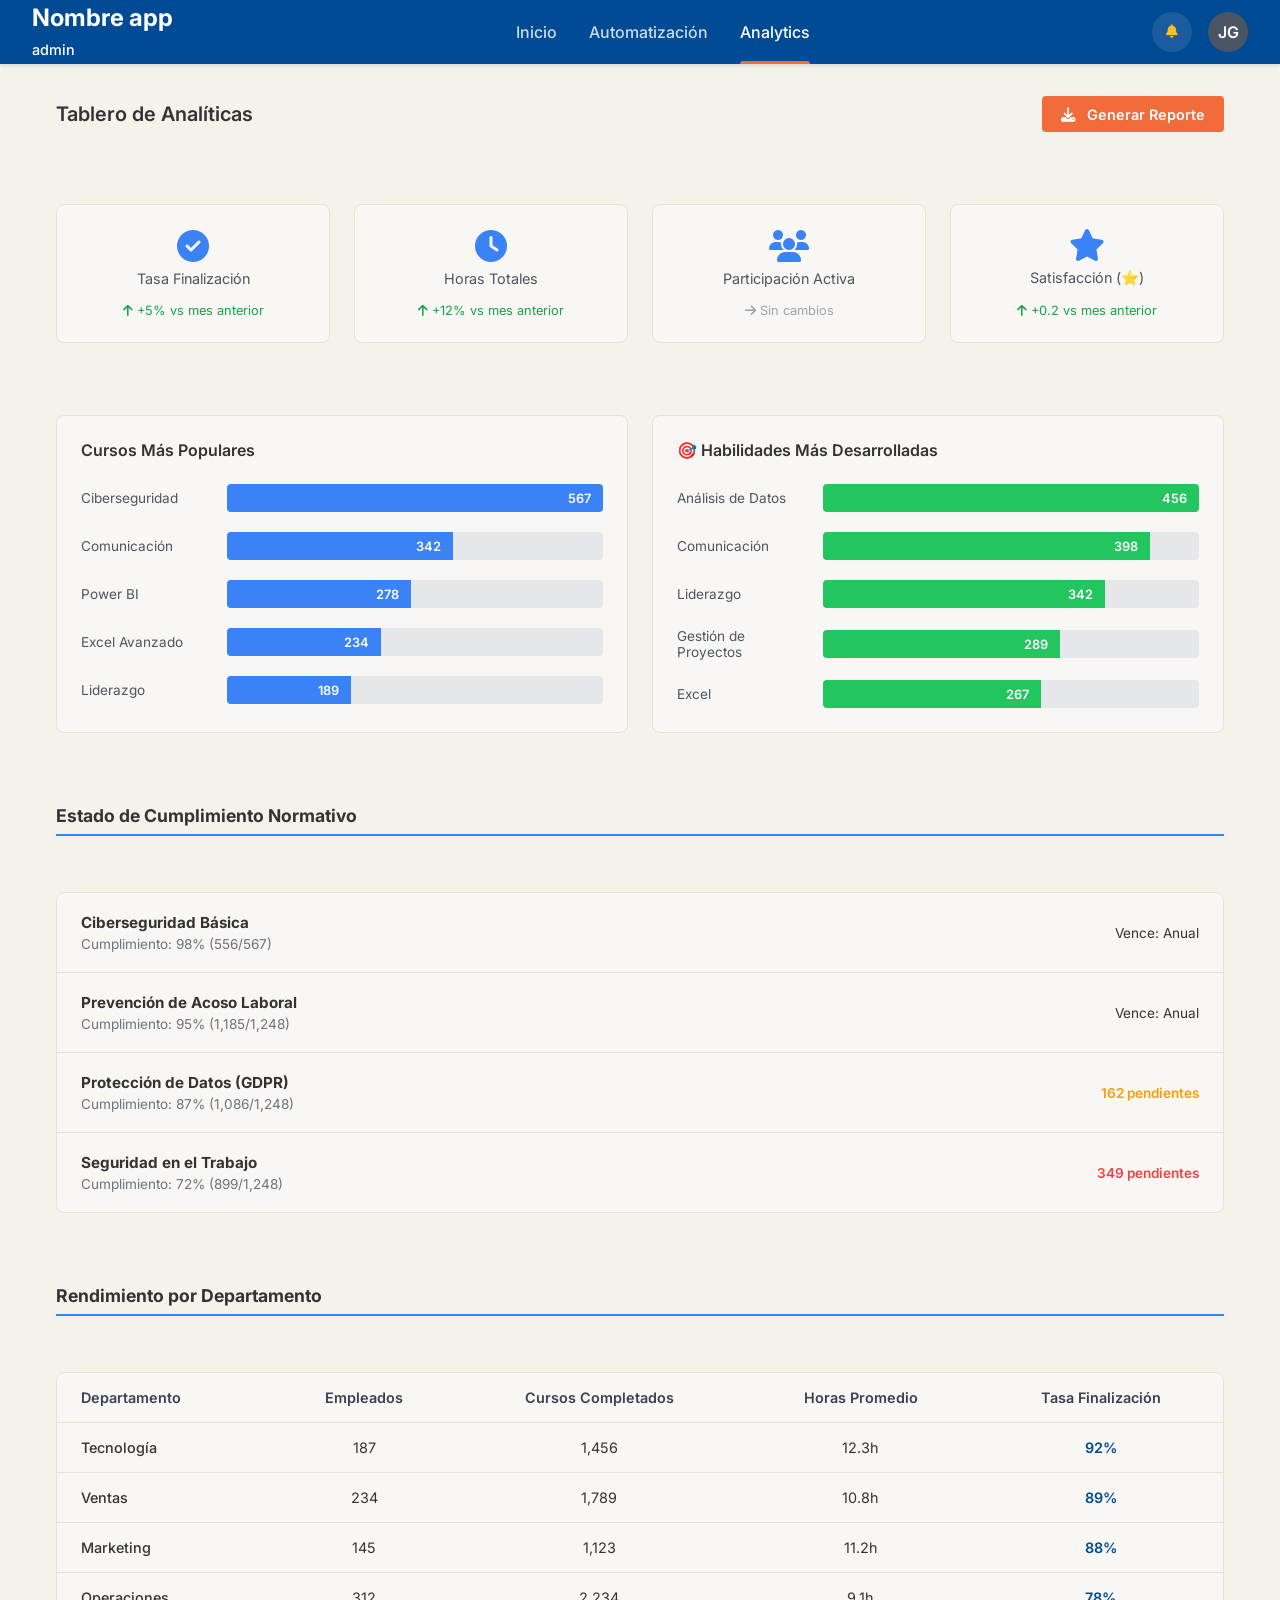
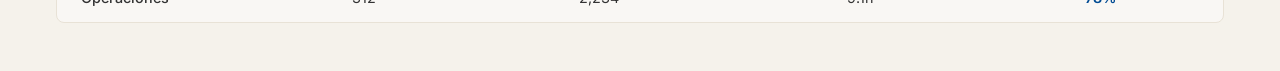
==== Zitheonsoft Modulo Capacitación y desarollo/htmls/admin_analytics.html @ fc62d9d0 "Terminacion de cada modulo dentro de la aplicación web" ====
<!DOCTYPE html>
<html lang="es">
<head>
    <meta charset="UTF-8">
    <meta name="viewport" content="width=device-width, initial-scale=1.0">
    <title>Administrador - Analytics</title>
    <link rel="stylesheet" href="../css/styles.css">
    <link rel="stylesheet" href="../css/admin.css">
    <link rel="stylesheet" href="https://cdnjs.cloudflare.com/ajax/libs/font-awesome/6.4.0/css/all.min.css">
</head>
<body class="admin-mode">

    <header class="admin-header">
        <div class="logo">Nombre app <br> <span style="font-size: 0.9rem; font-weight: 500;">admin</span></div>
        <nav>
            <a href="admin_inicio.html">Inicio</a>
            <a href="admin_automatizacion.html">Automatización</a>
            <a href="admin_analytics.html" class="active">Analytics</a>
        </nav>
        <div class="header-actions">
            <button class="icon-btn" aria-label="Notificaciones"><i class="fas fa-bell" style="color: #fbbf24;"></i></button>
            <div class="avatar" title="Perfil de usuario" style="background-color: #4b5563;">JG</div>
        </div>
    </header>

    <main>
        <!-- Header con Botón de Reporte -->
        <div class="admin-controls-row" style="margin-bottom: 2rem;">
            <h1 class="admin-page-title" style="margin-bottom: 0;">Tablero de Analíticas</h1>
            <button class="btn-admin-primary" onclick="abrirReporte()"><i class="fas fa-download" style="margin-right: 0.5rem;"></i> Generar Reporte</button>
        </div>

        <!-- Metrics -->
        <div class="metrics-grid">
            <div class="metric-card">
                <i class="fas fa-check-circle metric-icon"></i>
                <div class="metric-title">Tasa Finalización</div>
                <div class="metric-trend trend-up"><i class="fas fa-arrow-up"></i> +5% vs mes anterior</div>
            </div>
            <div class="metric-card">
                <i class="fas fa-clock metric-icon"></i>
                <div class="metric-title">Horas Totales</div>
                <div class="metric-trend trend-up"><i class="fas fa-arrow-up"></i> +12% vs mes anterior</div>
            </div>
            <div class="metric-card">
                <i class="fas fa-users metric-icon"></i>
                <div class="metric-title">Participación Activa</div>
                <div class="metric-trend trend-neutral"><i class="fas fa-arrow-right"></i> Sin cambios</div>
            </div>
            <div class="metric-card">
                <i class="fas fa-star metric-icon"></i>
                <div class="metric-title">Satisfacción (⭐)</div>
                <div class="metric-trend trend-up"><i class="fas fa-arrow-up"></i> +0.2 vs mes anterior</div>
            </div>
        </div>

        <!-- Charts -->
        <div class="charts-grid">
            <!-- Populares -->
            <div class="chart-card">
                <h3 class="chart-title">Cursos Más Populares</h3>
                
                <div class="bar-row bar-blue">
                    <div class="bar-label">Ciberseguridad</div>
                    <div class="bar-container">
                        <div class="bar-fill" style="width: 100%;">567</div>
                    </div>
                </div>
                
                <div class="bar-row bar-blue">
                    <div class="bar-label">Comunicación</div>
                    <div class="bar-container">
                        <div class="bar-fill" style="width: 60%;">342</div>
                    </div>
                </div>
                
                <div class="bar-row bar-blue">
                    <div class="bar-label">Power BI</div>
                    <div class="bar-container">
                        <div class="bar-fill" style="width: 49%;">278</div>
                    </div>
                </div>
                
                <div class="bar-row bar-blue">
                    <div class="bar-label">Excel Avanzado</div>
                    <div class="bar-container">
                        <div class="bar-fill" style="width: 41%;">234</div>
                    </div>
                </div>
                
                <div class="bar-row bar-blue">
                    <div class="bar-label">Liderazgo</div>
                    <div class="bar-container">
                        <div class="bar-fill" style="width: 33%;">189</div>
                    </div>
                </div>
            </div>

            <!-- Habilidades -->
            <div class="chart-card">
                <h3 class="chart-title">🎯 Habilidades Más Desarrolladas</h3>
                
                <div class="bar-row bar-green">
                    <div class="bar-label">Análisis de Datos</div>
                    <div class="bar-container">
                        <div class="bar-fill" style="width: 100%;">456</div>
                    </div>
                </div>
                
                <div class="bar-row bar-green">
                    <div class="bar-label">Comunicación</div>
                    <div class="bar-container">
                        <div class="bar-fill" style="width: 87%;">398</div>
                    </div>
                </div>
                
                <div class="bar-row bar-green">
                    <div class="bar-label">Liderazgo</div>
                    <div class="bar-container">
                        <div class="bar-fill" style="width: 75%;">342</div>
                    </div>
                </div>
                
                <div class="bar-row bar-green">
                    <div class="bar-label">Gestión de Proyectos</div>
                    <div class="bar-container">
                        <div class="bar-fill" style="width: 63%;">289</div>
                    </div>
                </div>
                
                <div class="bar-row bar-green">
                    <div class="bar-label">Excel</div>
                    <div class="bar-container">
                        <div class="bar-fill" style="width: 58%;">267</div>
                    </div>
                </div>
            </div>
        </div>

        <!-- Compliance -->
        <div class="admin-section-header">
            <h2>Estado de Cumplimiento Normativo</h2>
        </div>
        
        <div class="compliance-list">
            <div class="compliance-item">
                <div class="comp-info">
                    <h4>Ciberseguridad Básica</h4>
                    <p>Cumplimiento: 98% (556/567)</p>
                </div>
                <div class="comp-status">Vence: Anual</div>
            </div>
            <div class="compliance-item">
                <div class="comp-info">
                    <h4>Prevención de Acoso Laboral</h4>
                    <p>Cumplimiento: 95% (1,185/1,248)</p>
                </div>
                <div class="comp-status">Vence: Anual</div>
            </div>
            <div class="compliance-item">
                <div class="comp-info">
                    <h4>Protección de Datos (GDPR)</h4>
                    <p>Cumplimiento: 87% (1,086/1,248)</p>
                </div>
                <div class="comp-status text-orange">162 pendientes</div>
            </div>
            <div class="compliance-item">
                <div class="comp-info">
                    <h4>Seguridad en el Trabajo</h4>
                    <p>Cumplimiento: 72% (899/1,248)</p>
                </div>
                <div class="comp-status text-red">349 pendientes</div>
            </div>
        </div>

        <!-- Rendimiento por Departamento -->
        <div class="admin-section-header">
            <h2>Rendimiento por Departamento</h2>
        </div>
        
        <div class="admin-table-container">
            <table class="admin-table">
                <thead>
                    <tr>
                        <th>Departamento</th>
                        <th>Empleados</th>
                        <th>Cursos Completados</th>
                        <th>Horas Promedio</th>
                        <th>Tasa Finalización</th>
                    </tr>
                </thead>
                <tbody>
                    <tr>
                        <td style="color: #333; font-weight: 500;">Tecnología</td>
                        <td style="color: #333;">187</td>
                        <td style="color: #333;">1,456</td>
                        <td style="color: #333;">12.3h</td>
                        <td class="text-green">92%</td>
                    </tr>
                    <tr>
                        <td style="color: #333; font-weight: 500;">Ventas</td>
                        <td style="color: #333;">234</td>
                        <td style="color: #333;">1,789</td>
                        <td style="color: #333;">10.8h</td>
                        <td class="text-green">89%</td>
                    </tr>
                    <tr>
                        <td style="color: #333; font-weight: 500;">Marketing</td>
                        <td style="color: #333;">145</td>
                        <td style="color: #333;">1,123</td>
                        <td style="color: #333;">11.2h</td>
                        <td class="text-green">88%</td>
                    </tr>
                    <tr>
                        <td style="color: #333; font-weight: 500;">Operaciones</td>
                        <td style="color: #333;">312</td>
                        <td style="color: #333;">2,234</td>
                        <td style="color: #333;">9.1h</td>
                        <td class="text-orange">78%</td>
                    </tr>
                </tbody>
            </table>
        </div>

        <!-- Modal de Reporte -->
        <div id="modal-reporte" class="modal-overlay">
            <div class="modal-content" style="max-width: 700px;">
                <button class="modal-close" onclick="cerrarReporte()">&times;</button>
                <h2 class="modal-title">Previsualización del Reporte Mensual</h2>
                
                <div style="background: #f9fafb; padding: 1.5rem; border: 1px solid #e5e7eb; border-radius: 8px; margin-bottom: 1.5rem;">
                    <div style="display: flex; justify-content: space-between; margin-bottom: 1rem; border-bottom: 1px solid #d1d5db; padding-bottom: 1rem;">
                        <div>
                            <h3 style="color: #1f2937; margin-bottom: 0.5rem;">Reporte Consolidado de Capacitación</h3>
                            <p style="color: #6b7280; font-size: 0.85rem;">Período: Últimos 30 días</p>
                        </div>
                        <div style="text-align: right;">
                            <div style="background: #3b82f6; color: white; padding: 0.5rem 1rem; border-radius: 4px; font-weight: 600; display: inline-block;">Logo empresa</div>
                        </div>
                    </div>
                    
                    <table style="width: 100%; border-collapse: collapse; font-size: 0.95rem; margin-bottom: 1rem;">
                        <tr style="border-bottom: 1px solid #e5e7eb;">
                            <td style="padding: 0.75rem 0; color: #4b5563;">Cursos Activos en Plataforma</td>
                            <td style="padding: 0.75rem 0; font-weight: 600; text-align: right;">45</td>
                        </tr>
                        <tr style="border-bottom: 1px solid #e5e7eb;">
                            <td style="padding: 0.75rem 0; color: #4b5563;">Empleados Activos</td>
                            <td style="padding: 0.75rem 0; font-weight: 600; text-align: right;">1,248</td>
                        </tr>
                        <tr style="border-bottom: 1px solid #e5e7eb;">
                            <td style="padding: 0.75rem 0; color: #4b5563;">Tasa Global de Finalización</td>
                            <td style="padding: 0.75rem 0; font-weight: 600; text-align: right; color: #16a34a;">89%</td>
                        </tr>
                        <tr>
                            <td style="padding: 0.75rem 0; color: #4b5563;">Horas de Aprendizaje Invertidas</td>
                            <td style="padding: 0.75rem 0; font-weight: 600; text-align: right;">12,500 h</td>
                        </tr>
                    </table>
                    
                    <div style="font-size: 0.85rem; color: #6b7280; font-style: italic; text-align: center;">
                        *El documento final generado incluirá los gráficos de barras, métricas detalladas y el desglose competencial por departamentos en formato visual.
                    </div>
                </div>

                <div class="form-actions" style="margin-top: 1rem; justify-content: space-between;">
                    <button class="btn-secondary" onclick="cerrarReporte()"><i class="fas fa-cog"></i> Ajustar Filtros</button>
                    <div style="display: flex; gap: 1rem;">
                        <button class="btn-outline-blue" onclick="alert('Descargando CSV...'); cerrarReporte();"><i class="fas fa-file-csv"></i> Descargar CSV</button>
                        <button class="btn-admin-primary" onclick="alert('Generando PDF...'); cerrarReporte();"><i class="fas fa-file-pdf"></i> Exportar a PDF</button>
                    </div>
                </div>
            </div>
        </div>

    </main>

    <script src="../js/admin.js"></script>
</body>
</html>
---- Zitheonsoft Modulo Capacitación y desarollo/css/styles.css ----
@import url('https://fonts.googleapis.com/css2?family=Inter:wght@400;500;600;700&display=swap');

:root {
    --primary-blue: #004b93;
    --primary-red: #ea583f;
    --bg-light: #f5f6f8;
    --card-bg: #ffffff;
    --text-dark: #333333;
    --text-muted: #6b7280;
    --border-color: #e5e7eb;
    
    --path-green-bg: #e6f4ea;
    --path-green-border: #34a853;
    --path-green-text: #137333;
    
    --path-blue-bg: #e8f0fe;
    --path-blue-border: #1a73e8;
    --path-blue-text: #174ea6;
    
    --path-gray-bg: #f1f3f4;
    --path-gray-border: #dadce0;
    --path-gray-text: #5f6368;
}

* {
    margin: 0;
    padding: 0;
    box-sizing: border-box;
    font-family: 'Inter', sans-serif;
}

body {
    background-color: var(--bg-light);
    color: var(--text-dark);
}

/* Header */
header {
    background-color: var(--primary-blue);
    color: white;
    padding: 0 2rem;
    height: 64px;
    display: flex;
    align-items: center;
    justify-content: space-between;
    box-shadow: 0 2px 4px rgba(0,0,0,0.1);
    position: sticky;
    top: 0;
    z-index: 100;
}

.logo {
    font-size: 1.5rem;
    font-weight: 700;
}

nav {
    display: flex;
    gap: 2rem;
    height: 100%;
}

nav a {
    color: rgba(255, 255, 255, 0.8);
    text-decoration: none;
    font-weight: 500;
    display: flex;
    align-items: center;
    position: relative;
    transition: color 0.3s;
}

nav a:hover, nav a.active {
    color: white;
}

nav a.active::after {
    content: '';
    position: absolute;
    bottom: 0;
    left: 0;
    width: 100%;
    height: 3px;
    background-color: var(--primary-red);
    border-radius: 3px 3px 0 0;
}

.header-actions {
    display: flex;
    align-items: center;
    gap: 1rem;
}

.icon-btn {
    background: rgba(255, 255, 255, 0.1);
    border: none;
    border-radius: 50%;
    width: 40px;
    height: 40px;
    display: flex;
    align-items: center;
    justify-content: center;
    color: white;
    cursor: pointer;
    transition: background 0.3s;
}

.icon-btn:hover {
    background: rgba(255, 255, 255, 0.2);
}

.avatar {
    width: 40px;
    height: 40px;
    background-color: #333;
    border-radius: 50%;
    display: flex;
    align-items: center;
    justify-content: center;
    font-weight: 600;
    color: white;
    cursor: pointer;
}

/* Main Content */
main {
    max-width: 1200px;
    margin: 2rem auto;
    padding: 0 1rem;
    display: flex;
    flex-direction: column;
    gap: 2.5rem;
}

.section-title {
    color: var(--primary-red);
    font-size: 1.1rem;
    font-weight: 600;
    margin-bottom: 1rem;
    text-transform: uppercase;
    letter-spacing: 0.5px;
}

.section-header-line {
    border-bottom: 2px solid var(--primary-blue);
    padding-bottom: 0.5rem;
    margin-bottom: 1.5rem;
}

/* Recommendations Section */
.recommendations-bg {
    background-color: #f8ece8;
    padding: 1.5rem;
    border-radius: 12px;
}

.recommendations-grid {
    display: grid;
    grid-template-columns: repeat(3, 1fr);
    gap: 1.5rem;
}

.rec-card {
    background: var(--card-bg);
    border-radius: 8px;
    padding: 1.5rem;
    text-align: center;
    box-shadow: 0 4px 6px rgba(0,0,0,0.05);
    transition: transform 0.3s, box-shadow 0.3s;
    cursor: pointer;
    display: flex;
    flex-direction: column;
    align-items: center;
    justify-content: center;
    min-height: 120px;
}

.rec-card:hover {
    transform: translateY(-4px);
    box-shadow: 0 10px 15px rgba(0,0,0,0.1);
}

.rec-subtitle {
    font-size: 0.85rem;
    color: var(--primary-blue);
    margin-bottom: 1rem;
    font-weight: 500;
}

.rec-title {
    font-size: 1.1rem;
    font-weight: 600;
    color: var(--primary-blue);
}

/* Continue Learning Section */
.courses-grid {
    display: grid;
    grid-template-columns: repeat(4, 1fr);
    gap: 1.5rem;
}

.course-card {
    background: var(--card-bg);
    border: 1px solid var(--primary-blue);
    border-radius: 12px;
    overflow: hidden;
    display: flex;
    flex-direction: column;
    box-shadow: 0 4px 6px rgba(0,0,0,0.05);
    transition: transform 0.3s, box-shadow 0.3s;
}

.course-card:hover {
    transform: translateY(-4px);
    box-shadow: 0 12px 20px rgba(0,43,109,0.15);
}

.course-img {
    height: 140px;
    background-color: #fca5a5;
    background-size: cover;
    background-position: center;
    display: flex;
    align-items: center;
    justify-content: center;
    color: var(--primary-red);
    font-weight: 600;
    border-bottom: 1px solid var(--border-color);
}

.course-content {
    padding: 1.5rem;
    display: flex;
    flex-direction: column;
    flex-grow: 1;
    text-align: center;
    background-color: #fdfbfb;
}

.course-title {
    font-weight: 700;
    color: var(--primary-blue);
    margin-bottom: 0.5rem;
    font-size: 1.1rem;
}

.course-meta {
    font-size: 0.85rem;
    color: var(--text-muted);
    margin-bottom: 1rem;
    display: flex;
    align-items: center;
    justify-content: center;
    gap: 0.5rem;
}

.progress-container {
    margin-bottom: 1.5rem;
}

.progress-bar-bg {
    height: 8px;
    background-color: #e5e7eb;
    border-radius: 4px;
    overflow: hidden;
    margin-bottom: 0.5rem;
}

.progress-bar-fill {
    height: 100%;
    background-color: #3b82f6;
    border-radius: 4px;
}

.progress-text {
    font-size: 0.8rem;
    color: #3b82f6;
    font-weight: 600;
}

.btn {
    background-color: var(--primary-red);
    color: white;
    border: none;
    padding: 0.75rem 1.5rem;
    border-radius: 6px;
    font-weight: 600;
    cursor: pointer;
    transition: background-color 0.3s, transform 0.1s;
    width: 100%;
}

.btn:hover {
    background-color: #d84a32;
}

.btn:active {
    transform: scale(0.98);
}

/* Learning Path Section */
.path-container {
    background: var(--card-bg);
    border: 1px solid var(--border-color);
    border-radius: 12px;
    padding: 1.5rem;
    margin-bottom: 1.5rem;
    box-shadow: 0 2px 4px rgba(0,0,0,0.02);
}

.path-title {
    font-weight: 700;
    color: var(--primary-blue);
    margin-bottom: 1.5rem;
    font-size: 1rem;
}

.path-nodes {
    display: flex;
    align-items: center;
    gap: 1rem;
    overflow-x: auto;
    padding-bottom: 0.5rem;
}

.path-node {
    flex-shrink: 0;
    width: 140px;
    height: 70px;
    border-radius: 6px;
    display: flex;
    flex-direction: column;
    align-items: center;
    justify-content: center;
    text-align: center;
    font-size: 0.85rem;
    font-weight: 500;
    border: 2px solid transparent;
    padding: 0.5rem;
    position: relative;
    box-shadow: 0 2px 4px rgba(0,0,0,0.05);
}

.path-arrow {
    color: #9ca3af;
    font-size: 1.2rem;
}

.node-completed {
    background-color: var(--path-green-bg);
    border-color: var(--path-green-border);
    color: var(--path-green-text);
}

.node-completed::after {
    content: '✓';
    display: block;
    color: var(--path-green-border);
    font-weight: bold;
    margin-top: 0.25rem;
}

.node-current {
    background-color: var(--path-blue-bg);
    border-color: var(--path-blue-border);
    color: var(--path-blue-text);
    box-shadow: 0 0 0 3px rgba(26, 115, 232, 0.2);
}

.node-current .node-progress {
    font-weight: 700;
    margin-top: 0.25rem;
}

.node-locked {
    background-color: var(--path-gray-bg);
    border-color: var(--path-gray-border);
    color: var(--path-gray-text);
}

.node-locked::after {
    content: '🔒';
    display: block;
    margin-top: 0.25rem;
    font-size: 0.8rem;
}

/* Animations */
@keyframes fadeIn {
    from { opacity: 0; transform: translateY(10px); }
    to { opacity: 1; transform: translateY(0); }
}

main > section {
    animation: fadeIn 0.5s ease-out forwards;
}

main > section:nth-child(2) { animation-delay: 0.1s; }
main > section:nth-child(3) { animation-delay: 0.2s; }
main > section:nth-child(4) { animation-delay: 0.3s; }

/* Responsive adjustments */
@media (max-width: 1024px) {
    .courses-grid {
        grid-template-columns: repeat(2, 1fr);
    }
}

@media (max-width: 768px) {
    .recommendations-grid {
        grid-template-columns: 1fr;
    }
    
    .courses-grid {
        grid-template-columns: 1fr;
    }
    
    nav {
        display: none;
    }
}
---- Zitheonsoft Modulo Capacitación y desarollo/css/admin.css ----
/* Estilos específicos para el módulo de Administrador */

:root {
    --admin-orange: #f26b3a; /* Naranja/Rojo de la interfaz admin */
    --admin-bg: #f5f2eb; /* Fondo crema claro */
    --admin-card: #f9f7f4; /* Fondo tarjeta crema ligeramente más claro */
    --admin-border: #e8e2d6; /* Bordes crema oscuro */
    
    --status-green-bg: #dcfce7;
    --status-green-text: #166534;
    --status-yellow-bg: #fef9c3;
    --status-yellow-text: #a16207;
    --status-blue-bg: #dbeafe;
    --status-blue-text: #1e40af;
}

body.admin-mode {
    background-color: var(--admin-bg);
}

/* Header de Admin */
.admin-header {
    background-color: var(--primary-blue);
}

.admin-header nav a.active::after {
    background-color: var(--admin-orange);
}

/* Títulos y Subtítulos de Secciones */
.admin-page-title {
    font-size: 1.25rem;
    font-weight: 600;
    color: #333;
    margin-bottom: 0.5rem;
}

.admin-page-subtitle {
    font-size: 0.9rem;
    color: var(--text-muted);
    margin-bottom: 1.5rem;
}

/* Barra de búsqueda */
.admin-search-container {
    background: white;
    border: 1px solid #d1d5db;
    border-radius: 6px;
    padding: 0.75rem 1rem;
    display: flex;
    align-items: center;
    gap: 0.75rem;
    color: #9ca3af;
    margin-bottom: 1.5rem;
}

.admin-search-container input {
    border: none;
    outline: none;
    width: 100%;
    font-size: 0.95rem;
    background: transparent;
    color: #333;
}

/* Controles (Filtros y Botón) */
.admin-controls-row {
    display: flex;
    justify-content: space-between;
    align-items: center;
    margin-bottom: 1.5rem;
}

.admin-filters {
    display: flex;
    gap: 1rem;
}

.filter-pill {
    padding: 0.5rem 1.5rem;
    border-radius: 20px;
    font-size: 0.85rem;
    font-weight: 500;
    cursor: pointer;
    background: white;
    border: 1px solid #d1d5db;
    color: var(--text-dark);
    transition: all 0.2s;
}

.filter-pill.active {
    background-color: var(--admin-orange);
    color: white;
    border-color: var(--admin-orange);
}

/* Botones */
.btn-admin-primary {
    background-color: var(--admin-orange);
    color: white;
    border: none;
    padding: 0.6rem 1.2rem;
    border-radius: 4px;
    font-weight: 600;
    font-size: 0.9rem;
    cursor: pointer;
    transition: opacity 0.2s;
}

.btn-admin-primary:hover {
    opacity: 0.9;
}

.btn-outline-blue {
    border: 1px solid #3b82f6;
    background: white;
    color: #3b82f6;
    padding: 0.4rem 1.5rem;
    border-radius: 4px;
    font-weight: 500;
    cursor: pointer;
    font-size: 0.9rem;
    transition: all 0.2s;
}

.btn-outline-blue:hover {
    background: #eff6ff;
}

.center-btn-container {
    display: flex;
    justify-content: center;
    margin-top: 1rem;
    margin-bottom: 2rem;
}

/* Tabla de Administrador */
.admin-table-container {
    background: var(--admin-card);
    border: 1px solid var(--admin-border);
    border-radius: 8px;
    overflow-x: auto;
    margin-bottom: 1rem;
}

.admin-table {
    width: 100%;
    border-collapse: collapse;
}

.admin-table th, .admin-table td {
    padding: 1rem 1.5rem;
    text-align: center;
    border-bottom: 1px solid var(--admin-border);
    vertical-align: middle;
}

.admin-table th:first-child,
.admin-table td:first-child {
    text-align: left;
}

.admin-table tbody tr:last-child td {
    border-bottom: none;
}

.admin-table th {
    font-weight: 600;
    color: #374151;
    font-size: 0.9rem;
}

.admin-table td {
    font-size: 0.9rem;
    color: var(--primary-blue);
}

/* Píldoras de Estado */
.status-pill {
    padding: 0.25rem 0.8rem;
    border-radius: 12px;
    font-size: 0.75rem;
    font-weight: 600;
    display: inline-block;
}

.status-activa {
    background-color: var(--status-green-bg);
    color: var(--status-green-text);
}

.status-borrador {
    background-color: var(--status-yellow-bg);
    color: var(--status-yellow-text);
}

.status-prueba {
    background-color: var(--status-blue-bg);
    color: var(--status-blue-text);
}

/* Iconos de Acción */
.action-icons {
    text-align: center;
    color: #6b7280;
    white-space: nowrap;
}

.action-icons i {
    cursor: pointer;
    font-size: 1rem;
    margin: 0 0.375rem;
}

.action-icons i:hover {
    color: var(--admin-orange);
}

/* === AUTOMATIZACIÓN === */
.rules-container {
    display: flex;
    flex-direction: column;
    gap: 1rem;
}

.rule-card {
    background: var(--admin-card);
    border: 1px solid var(--admin-border);
    border-radius: 8px;
    padding: 1.5rem;
    display: flex;
    justify-content: space-between;
    align-items: flex-start;
}

.rule-info h3 {
    color: var(--primary-blue);
    font-size: 1.05rem;
    margin-bottom: 0.75rem;
    display: flex;
    align-items: center;
    gap: 0.5rem;
    font-weight: 700;
}

.rule-details {
    font-size: 0.85rem;
    color: var(--primary-blue);
    line-height: 1.6;
}

.rule-details span {
    font-weight: 600;
}

.rule-actions {
    display: flex;
    align-items: center;
    gap: 1.5rem;
}

/* Actividad Reciente */
.admin-section-header {
    border-bottom: 2px solid #3b82f6;
    margin-bottom: 1rem;
    padding-bottom: 0.5rem;
}

.admin-section-header h2 {
    font-size: 1.1rem;
    color: #333;
}

.activity-list {
    background: white;
    border-radius: 8px;
    border: 1px solid #d1d5db;
    overflow: hidden;
}

.activity-item-admin {
    padding: 1rem 1.5rem;
    border-bottom: 1px solid #e5e7eb;
}

.activity-item-admin:last-child {
    border-bottom: none;
}

.activity-item-admin h4 {
    font-size: 0.95rem;
    color: #333;
    margin-bottom: 0.35rem;
}

.activity-item-admin p {
    font-size: 0.85rem;
    color: #6b7280;
}

/* === ANALYTICS === */
.metrics-grid {
    display: grid;
    grid-template-columns: repeat(4, 1fr);
    gap: 1.5rem;
    margin-bottom: 2rem;
}

.metric-card {
    background: var(--admin-card);
    border: 1px solid var(--admin-border);
    border-radius: 8px;
    padding: 1.5rem;
    text-align: center;
    display: flex;
    flex-direction: column;
    align-items: center;
    justify-content: center;
}

.metric-icon {
    font-size: 2rem;
    color: #3b82f6;
    margin-bottom: 0.5rem;
}

.metric-title {
    font-size: 0.9rem;
    color: #4b5563;
    margin-bottom: 0.5rem;
}

.metric-trend {
    font-size: 0.8rem;
    margin-top: 0.5rem;
}

.trend-up {
    color: #16a34a;
}

.trend-neutral {
    color: #9ca3af;
}

.charts-grid {
    display: grid;
    grid-template-columns: 1fr 1fr;
    gap: 1.5rem;
    margin-bottom: 2rem;
}

.chart-card {
    background: var(--admin-card);
    border: 1px solid var(--admin-border);
    border-radius: 8px;
    padding: 1.5rem;
}

.chart-title {
    font-size: 1rem;
    font-weight: 600;
    margin-bottom: 1.5rem;
    display: flex;
    align-items: center;
    gap: 0.5rem;
    color: #333;
}

.bar-row {
    display: flex;
    align-items: center;
    margin-bottom: 1.25rem;
    gap: 1rem;
}

.bar-row:last-child {
    margin-bottom: 0;
}

.bar-label {
    width: 130px;
    font-size: 0.85rem;
    color: #4b5563;
}

.bar-container {
    flex-grow: 1;
    background: #e5e7eb;
    height: 28px;
    border-radius: 4px;
    position: relative;
    overflow: hidden;
}

.bar-fill {
    height: 100%;
    display: flex;
    align-items: center;
    justify-content: flex-end;
    padding-right: 0.75rem;
    color: white;
    font-size: 0.8rem;
    font-weight: 600;
}

.bar-blue .bar-fill {
    background-color: #3b82f6;
}

.bar-green .bar-fill {
    background-color: #22c55e;
}

.compliance-list {
    background: var(--admin-card);
    border: 1px solid var(--admin-border);
    border-radius: 8px;
    margin-bottom: 2rem;
}

.compliance-item {
    display: flex;
    justify-content: space-between;
    align-items: center;
    padding: 1.25rem 1.5rem;
    border-bottom: 1px solid var(--admin-border);
}

.compliance-item:last-child {
    border-bottom: none;
}

.comp-info h4 {
    font-size: 0.95rem;
    color: #333;
    margin-bottom: 0.25rem;
}

.comp-info p {
    font-size: 0.85rem;
    color: #6b7280;
}

.comp-status {
    font-size: 0.85rem;
    text-align: right;
}

.text-orange {
    color: #f59e0b;
    font-weight: 600;
}

.text-red {
    color: #ef4444;
    font-weight: 600;
}

.text-green {
    color: #16a34a;
    font-weight: 600;
}

/* === FORMULARIOS ADMIN === */
.admin-form-container {
    background: white;
    border: 1px solid var(--admin-border);
    border-radius: 8px;
    padding: 2rem;
    max-width: 900px;
    margin: 0 auto 2rem auto;
}

.form-group {
    margin-bottom: 1.5rem;
}

.form-row {
    display: flex;
    gap: 1.5rem;
    margin-bottom: 1.5rem;
}

.form-row .form-group {
    flex: 1;
    margin-bottom: 0;
}

.admin-form-container label, .modal-content label {
    display: block;
    font-size: 0.9rem;
    font-weight: 600;
    color: #374151;
    margin-bottom: 0.5rem;
}

.admin-form-container input[type="text"],
.admin-form-container input[type="number"],
.admin-form-container select,
.admin-form-container textarea,
.modal-content input[type="text"],
.modal-content input[type="number"],
.modal-content select,
.modal-content textarea {
    width: 100%;
    padding: 0.75rem 1rem;
    border: 1px solid #d1d5db;
    border-radius: 6px;
    font-size: 0.95rem;
    color: #333;
    background-color: #f9fafb;
    transition: border-color 0.2s;
    outline: none;
    box-sizing: border-box;
}

.admin-form-container input:focus,
.admin-form-container select:focus,
.admin-form-container textarea:focus,
.modal-content input:focus,
.modal-content select:focus,
.modal-content textarea:focus {
    border-color: #3b82f6;
    background-color: white;
}

.file-upload-box {
    border: 2px dashed #d1d5db;
    border-radius: 6px;
    padding: 2rem;
    text-align: center;
    background-color: #f9fafb;
    cursor: pointer;
    transition: border-color 0.2s;
}

.file-upload-box:hover {
    border-color: #3b82f6;
}

.file-upload-box i {
    font-size: 2rem;
    color: #9ca3af;
    margin-bottom: 0.5rem;
}

.form-actions {
    display: flex;
    justify-content: flex-end;
    gap: 1rem;
    margin-top: 2rem;
    padding-top: 1.5rem;
    border-top: 1px solid var(--admin-border);
}

.btn-secondary {
    background: white;
    border: 1px solid #d1d5db;
    color: #374151;
    padding: 0.6rem 1.2rem;
    border-radius: 4px;
    font-weight: 500;
    cursor: pointer;
    transition: background-color 0.2s;
}

.btn-secondary:hover {
    background: #f3f4f6;
}

/* Modales */
.modal-overlay {
    position: fixed;
    top: 0;
    left: 0;
    width: 100%;
    height: 100%;
    background: rgba(0, 0, 0, 0.5);
    display: flex;
    align-items: center;
    justify-content: center;
    z-index: 1000;
    opacity: 0;
    visibility: hidden;
    transition: opacity 0.3s;
}

.modal-overlay.active {
    opacity: 1;
    visibility: visible;
}

.modal-content {
    background: white;
    border-radius: 8px;
    width: 100%;
    max-width: 600px;
    padding: 2rem;
    position: relative;
    transform: translateY(-20px);
    transition: transform 0.3s;
    max-height: 90vh;
    overflow-y: auto;
}

.modal-overlay.active .modal-content {
    transform: translateY(0);
}

.modal-close {
    position: absolute;
    top: 1rem;
    right: 1.5rem;
    font-size: 1.5rem;
    color: #9ca3af;
    cursor: pointer;
    background: none;
    border: none;
}

.modal-title {
    font-size: 1.25rem;
    font-weight: 600;
    color: #333;
    margin-bottom: 1.5rem;
}
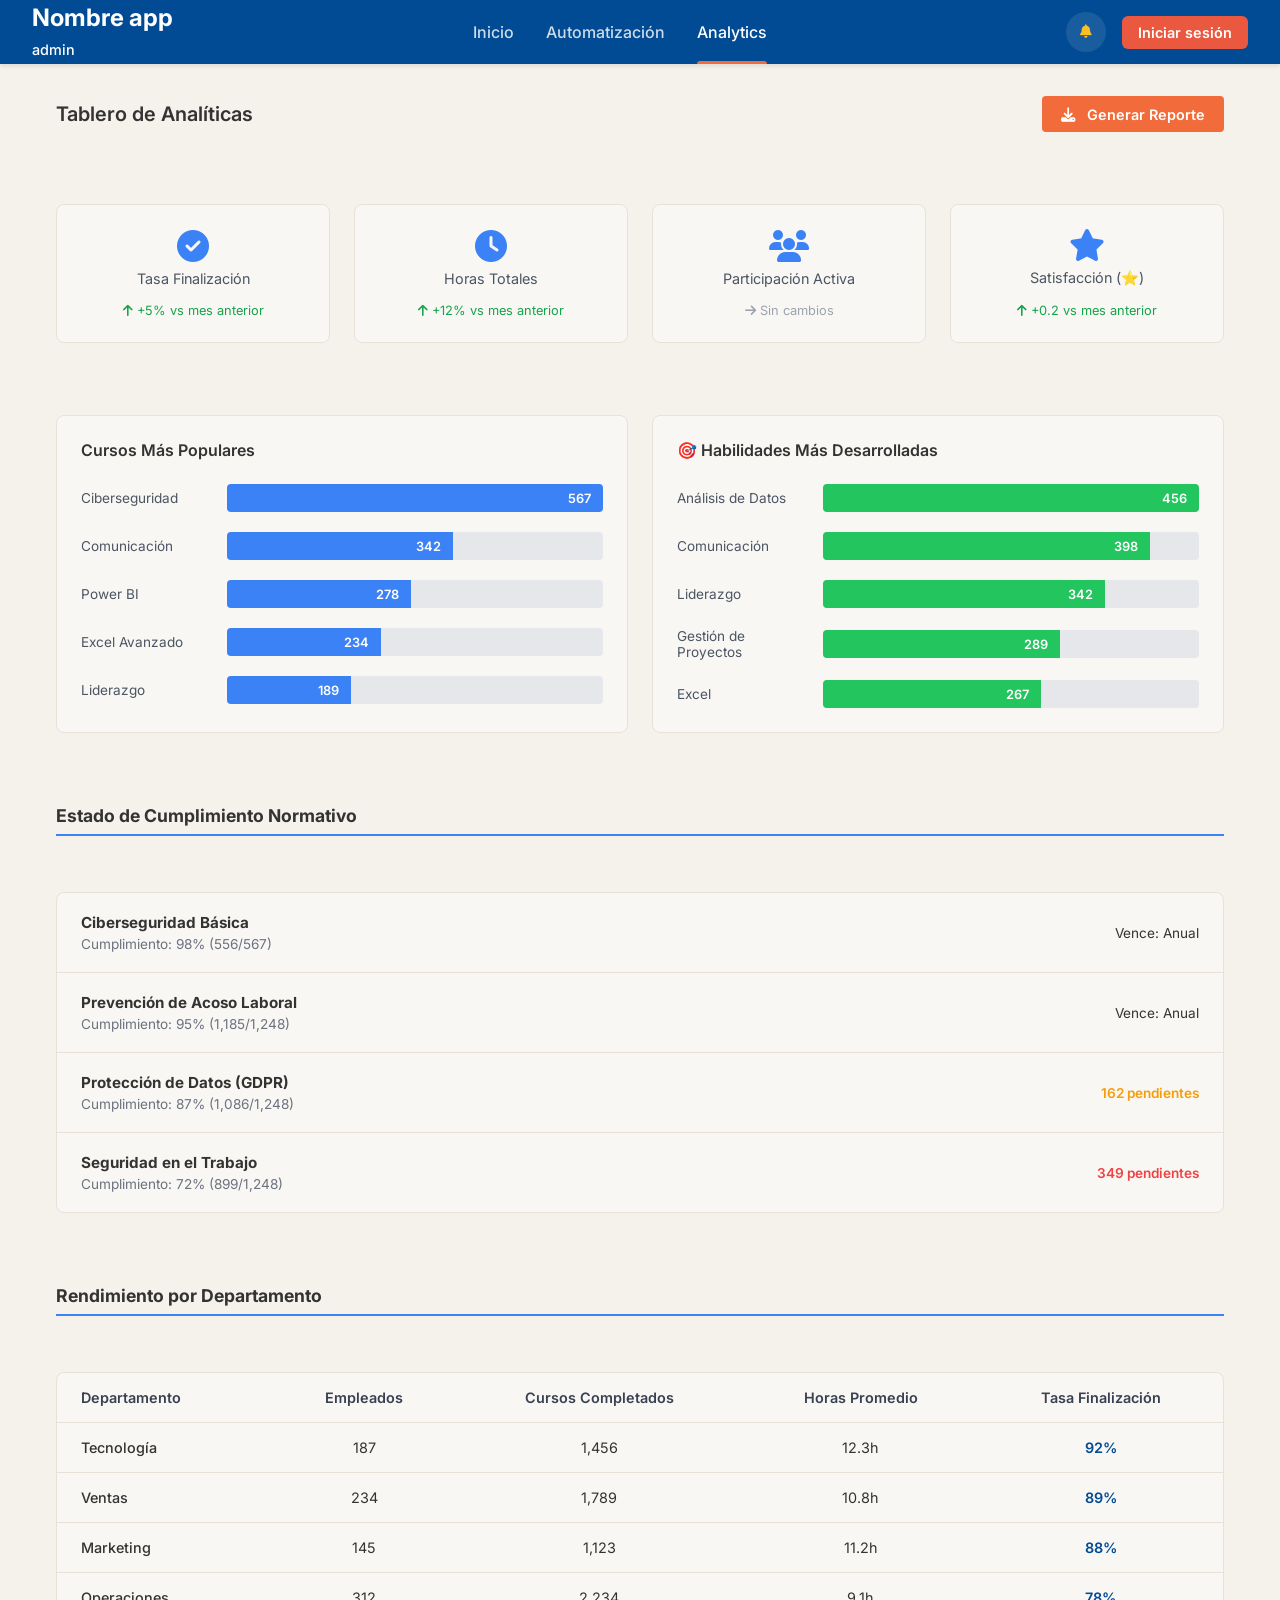
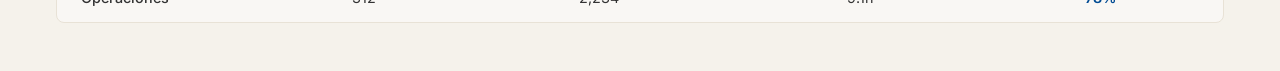
==== commit fd0eb737: "ultimo commit" ====
--- a/Zitheonsoft Modulo Capacitación y desarollo/htmls/admin_analytics.html
+++ b/Zitheonsoft Modulo Capacitación y desarollo/htmls/admin_analytics.html
@@ -19,7 +19,7 @@
         </nav>
         <div class="header-actions">
             <button class="icon-btn" aria-label="Notificaciones"><i class="fas fa-bell" style="color: #fbbf24;"></i></button>
-            <div class="avatar" title="Perfil de usuario" style="background-color: #4b5563;">JG</div>
+            <a href="login.html" class="btn" style="width: auto; padding: 0.5rem 1rem; text-decoration: none; font-size: 0.9rem;">Iniciar sesión</a>
         </div>
     </header>
 
